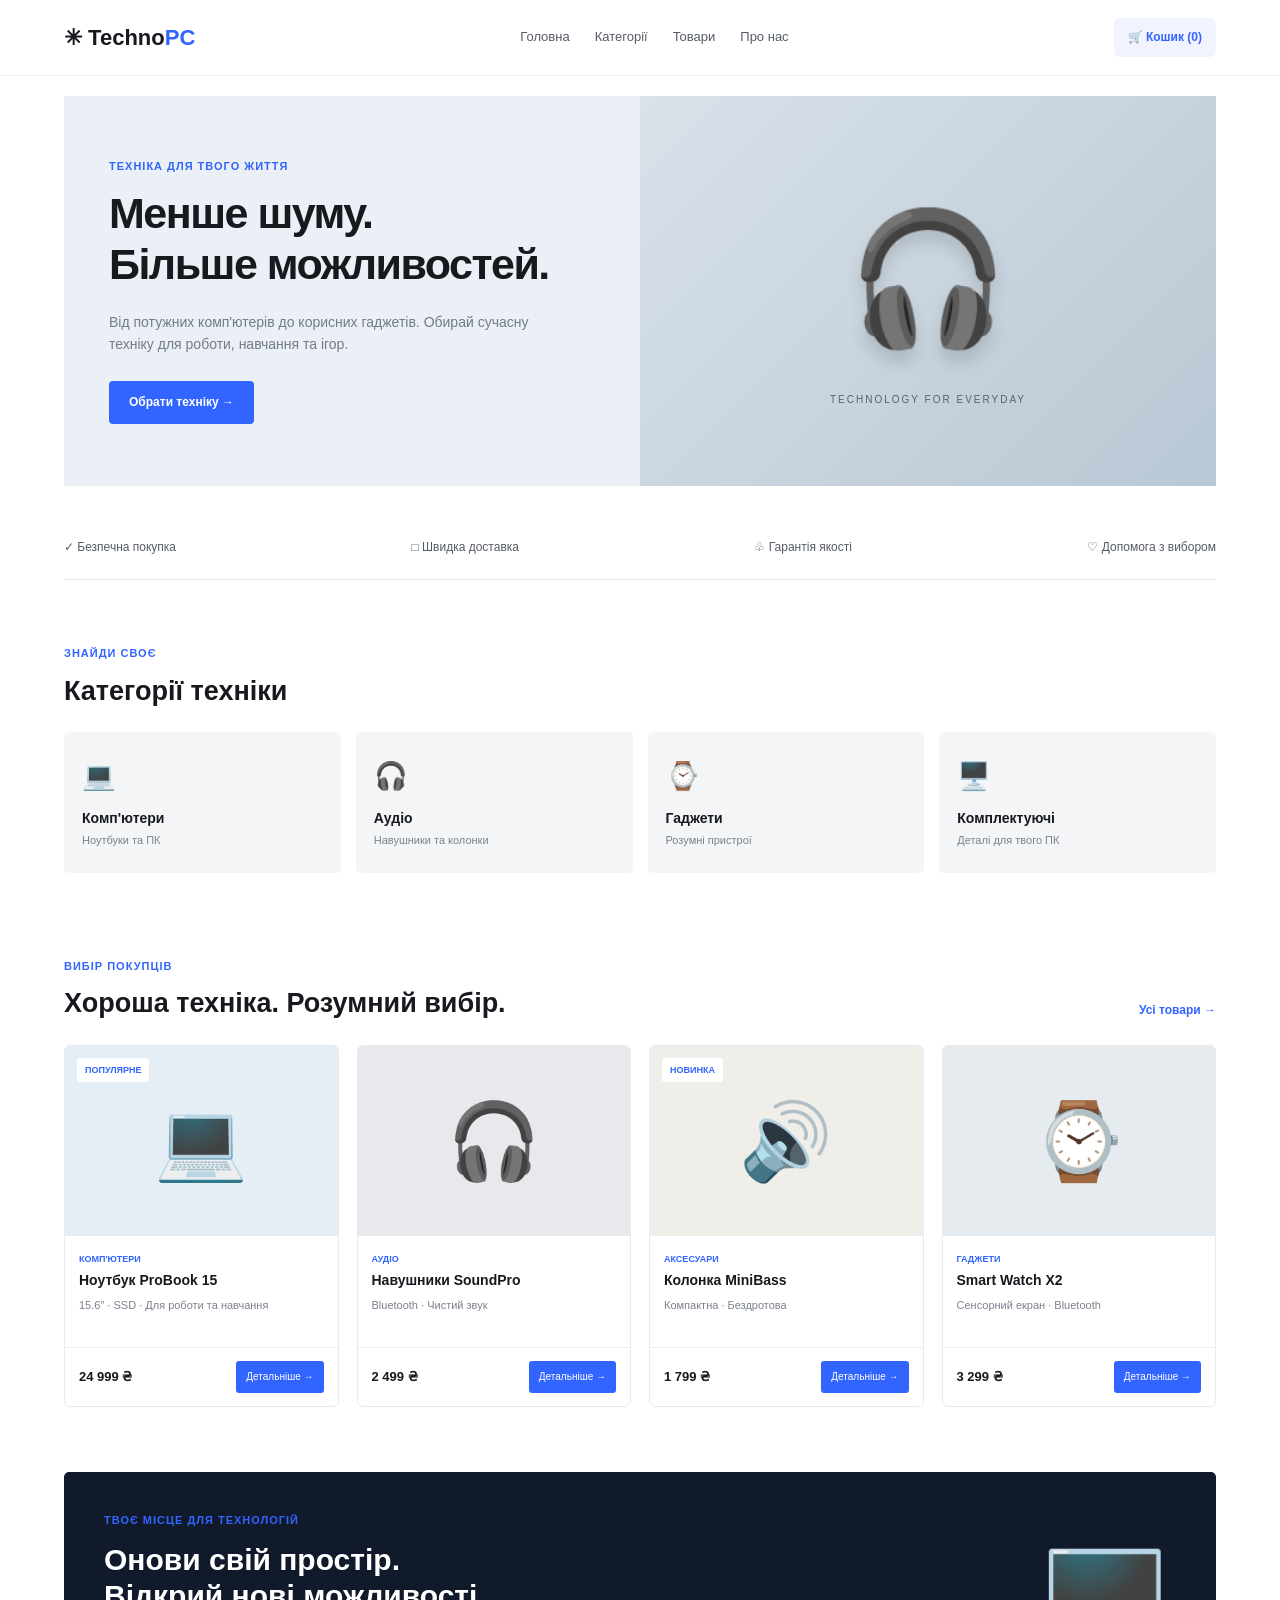
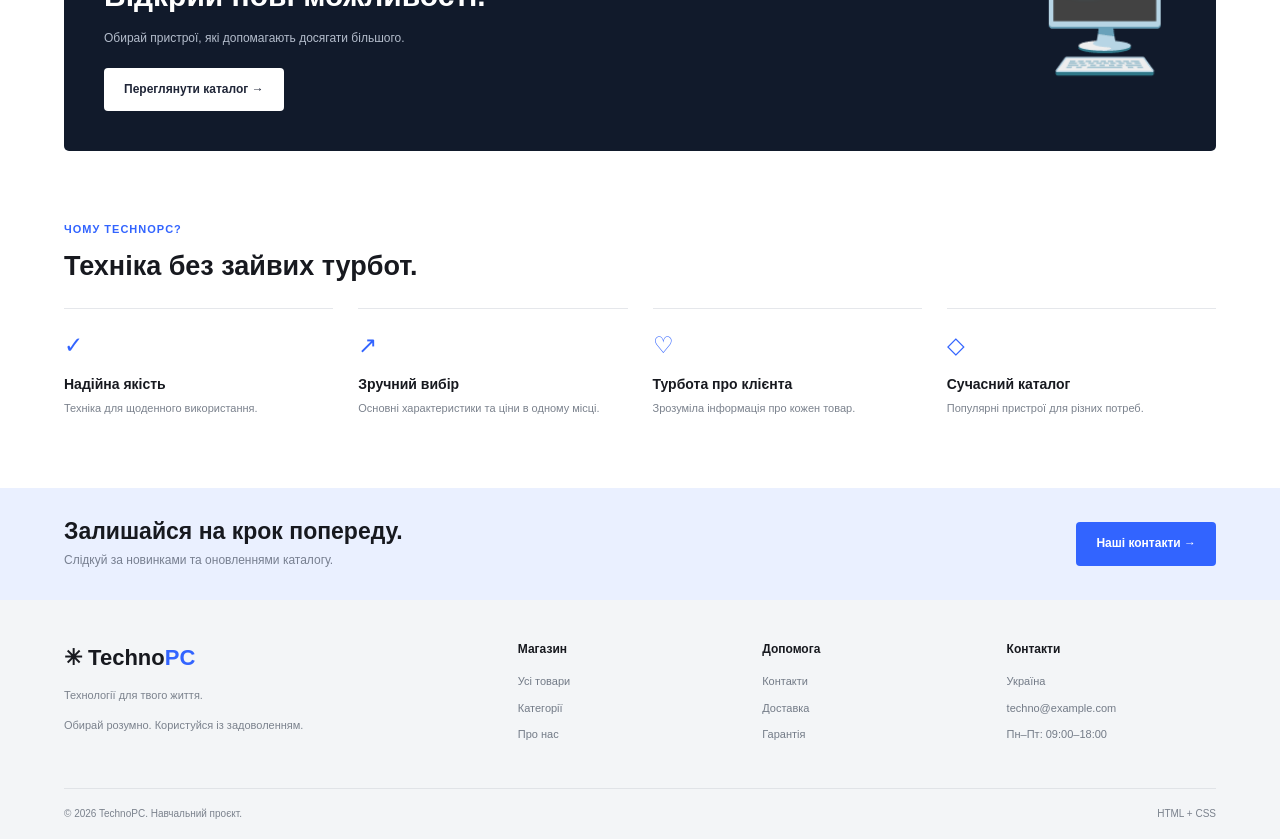
==== index.html @ 3dfc48f4 "add google analytics tag" ====
<!DOCTYPE html>
<html lang="uk">
<head>
    <meta charset="UTF-8">
    <meta name="viewport" content="width=device-width, initial-scale=1.0">
    <title>TechnoPC — Магазин техніки</title>
    <link rel="stylesheet" href="style.css">

    <!-- Google Tag Manager -->
    <script async src="https://www.googletagmanager.com/gtm.js?id=GTM-PHX2DRB3"></script>
    <script>
      window.dataLayer = window.dataLayer || [];
      function gtag(){dataLayer.push(arguments);}
      gtag('js', new Date());
    </script>
    <!-- End Google Tag Manager -->
</head>
<body>

    <header class="header">
        <div class="container navigation">
            <a href="#" class="logo">✳ Techno<span>PC</span></a>

            <nav>
                <a href="#">Головна</a>
                <a href="#categories">Категорії</a>
                <a href="#products">Товари</a>
                <a href="#about">Про нас</a>
            </nav>

            <a href="cart.html" class="cart">
                🛒 Кошик (<span id="cart-count">0</span>)
            </a>
        </div>
    </header>

    <main>

        <section class="hero container">
            <div class="hero-text">
                <p class="small-title">ТЕХНІКА ДЛЯ ТВОГО ЖИТТЯ</p>
                <h1>Менше шуму.<br>Більше можливостей.</h1>
                <p class="description">
                    Від потужних комп'ютерів до корисних гаджетів.
                    Обирай сучасну техніку для роботи, навчання та ігор.
                </p>
                <a href="#products" class="button">Обрати техніку →</a>
            </div>

            <div class="hero-image">
                <div class="headphones">🎧</div>
                <p>TECHNOLOGY FOR EVERYDAY</p>
            </div>
        </section>

        <section class="advantages container">
            <div>✓ Безпечна покупка</div>
            <div>□ Швидка доставка</div>
            <div>♧ Гарантія якості</div>
            <div>♡ Допомога з вибором</div>
        </section>

        <section class="container categories" id="categories">
            <div class="section-heading">
                <div>
                    <p class="small-title">ЗНАЙДИ СВОЄ</p>
                    <h2>Категорії техніки</h2>
                </div>
            </div>

            <div class="category-grid">
                <a href="#products" class="category-card">
                    <span>💻</span>
                    <h3>Комп'ютери</h3>
                    <p>Ноутбуки та ПК</p>
                </a>

                <a href="#products" class="category-card">
                    <span>🎧</span>
                    <h3>Аудіо</h3>
                    <p>Навушники та колонки</p>
                </a>

                <a href="#products" class="category-card">
                    <span>⌚</span>
                    <h3>Гаджети</h3>
                    <p>Розумні пристрої</p>
                </a>

                <a href="#products" class="category-card">
                    <span>🖥️</span>
                    <h3>Комплектуючі</h3>
                    <p>Деталі для твого ПК</p>
                </a>
            </div>
        </section>

        <section class="container products" id="products">
            <div class="section-heading">
                <div>
                    <p class="small-title">ВИБІР ПОКУПЦІВ</p>
                    <h2>Хороша техніка. Розумний вибір.</h2>
                </div>

                <a href="#products" class="all-products">Усі товари →</a>
            </div>

            <div class="product-grid">

                <article class="product-card">
                    <div class="product-image laptop">
                        <span class="label">ПОПУЛЯРНЕ</span>
                        <span class="emoji">💻</span>
                    </div>

                    <p class="product-category">КОМП'ЮТЕРИ</p>
                    <h3>Ноутбук ProBook 15</h3>
                    <p class="product-description">15.6″ · SSD · Для роботи та навчання</p>

                    <div class="product-bottom">
                        <strong>24 999 ₴</strong>
                        <a href="laptop.html" class="buy-button">Детальніше →</a>
                    </div>
                </article>

                <article class="product-card">
                    <div class="product-image audio">
                        <span class="emoji">🎧</span>
                    </div>

                    <p class="product-category">АУДІО</p>
                    <h3>Навушники SoundPro</h3>
                    <p class="product-description">Bluetooth · Чистий звук</p>

                    <div class="product-bottom">
                        <strong>2 499 ₴</strong>
                        <a href="headphones.html" class="buy-button">Детальніше →</a>
                    </div>
                </article>

                <article class="product-card">
                    <div class="product-image speaker">
                        <span class="label">НОВИНКА</span>
                        <span class="emoji">🔊</span>
                    </div>

                    <p class="product-category">АКСЕСУАРИ</p>
                    <h3>Колонка MiniBass</h3>
                    <p class="product-description">Компактна · Бездротова</p>

                    <div class="product-bottom">
                        <strong>1 799 ₴</strong>
                        <a href="speaker.html" class="buy-button">Детальніше →</a>
                    </div>
                </article>

                <article class="product-card">
                    <div class="product-image watch">
                        <span class="emoji">⌚</span>
                    </div>

                    <p class="product-category">ГАДЖЕТИ</p>
                    <h3>Smart Watch X2</h3>
                    <p class="product-description">Сенсорний екран · Bluetooth</p>

                    <div class="product-bottom">
                        <strong>3 299 ₴</strong>
                        <a href="watch.html" class="buy-button">Детальніше →</a>
                    </div>
                </article>

            </div>
        </section>

        <section class="promo container">
            <div>
                <p class="small-title">ТВОЄ МІСЦЕ ДЛЯ ТЕХНОЛОГІЙ</p>
                <h2>Онови свій простір.<br>Відкрий нові можливості.</h2>
                <p>Обирай пристрої, які допомагають досягати більшого.</p>
                <a href="#products" class="button light-button">Переглянути каталог →</a>
            </div>

            <div class="promo-icon">🖥️</div>
        </section>

        <section class="container benefits" id="about">
            <div class="section-heading">
                <div>
                    <p class="small-title">ЧОМУ TECHNOPC?</p>
                    <h2>Техніка без зайвих турбот.</h2>
                </div>
            </div>

            <div class="benefit-grid">
                <div>
                    <span>✓</span>
                    <h3>Надійна якість</h3>
                    <p>Техніка для щоденного використання.</p>
                </div>

                <div>
                    <span>↗</span>
                    <h3>Зручний вибір</h3>
                    <p>Основні характеристики та ціни в одному місці.</p>
                </div>

                <div>
                    <span>♡</span>
                    <h3>Турбота про клієнта</h3>
                    <p>Зрозуміла інформація про кожен товар.</p>
                </div>

                <div>
                    <span>◇</span>
                    <h3>Сучасний каталог</h3>
                    <p>Популярні пристрої для різних потреб.</p>
                </div>
            </div>
        </section>

        <section class="newsletter">
            <div class="container newsletter-inner">
                <div>
                    <h2>Залишайся на крок попереду.</h2>
                    <p>Слідкуй за новинками та оновленнями каталогу.</p>
                </div>

                <a href="#contacts" class="button">Наші контакти →</a>
            </div>
        </section>

    </main>

    <footer class="footer" id="contacts">
        <div class="container footer-grid">

            <div class="footer-brand">
                <a href="#" class="logo">✳ Techno<span>PC</span></a>
                <p>Технології для твого життя.</p>
                <p>Обирай розумно. Користуйся із задоволенням.</p>
            </div>

            <div>
                <h4>Магазин</h4>
                <a href="#products">Усі товари</a>
                <a href="#categories">Категорії</a>
                <a href="#about">Про нас</a>
            </div>

            <div>
                <h4>Допомога</h4>
                <a href="#contacts">Контакти</a>
                <a href="#contacts">Доставка</a>
                <a href="#contacts">Гарантія</a>
            </div>

            <div>
                <h4>Контакти</h4>
                <p>Україна</p>
                <p>techno@example.com</p>
                <p>Пн–Пт: 09:00–18:00</p>
            </div>

        </div>

        <div class="container footer-bottom">
            <p>© 2026 TechnoPC. Навчальний проєкт.</p>
            <p>HTML + CSS</p>
        </div>
    </footer>

    <script src="script.js"></script>
</body>
</html>
---- style.css ----
/* ОСНОВНІ НАЛАШТУВАННЯ */

* {
    box-sizing: border-box;
    margin: 0;
    padding: 0;
}

html {
    scroll-behavior: smooth;
}

body {
    font-family: Arial, sans-serif;
    background-color: #ffffff;
    color: #17191f;
    line-height: 1.6;
}

a {
    color: inherit;
    text-decoration: none;
}

.container {
    width: 90%;
    max-width: 1200px;
    margin: 0 auto;
}

h1, h2, h3 {
    line-height: 1.2;
}

.small-title {
    color: #3264ff;
    font-size: 11px;
    font-weight: bold;
    letter-spacing: 1px;
    margin-bottom: 12px;
}

/* ШАПКА САЙТУ */

.header {
    border-bottom: 1px solid #eeeeef;
    background-color: #ffffff;
}

.navigation {
    min-height: 75px;
    display: flex;
    justify-content: space-between;
    align-items: center;
    gap: 25px;
}

.logo {
    font-size: 22px;
    font-weight: bold;
    white-space: nowrap;
}

.logo span {
    color: #3264ff;
}

nav {
    display: flex;
    gap: 25px;
}

nav a {
    color: #555b66;
    font-size: 13px;
}

nav a:hover {
    color: #3264ff;
}

.cart {
    background-color: #f1f4ff;
    color: #3264ff;
    padding: 10px 14px;
    border-radius: 6px;
    font-size: 12px;
    font-weight: bold;
}

/* ГОЛОВНИЙ БАНЕР */

.hero {
    min-height: 390px;
    display: grid;
    grid-template-columns: 1fr 1fr;
    background-color: #eaf0f5;
    margin-top: 20px;
    margin-bottom: 30px;
}

.hero-text {
    padding: 55px 45px;
    align-self: center;
}

.hero h1 {
    font-size: 43px;
    letter-spacing: -1.5px;
    margin-bottom: 20px;
}

.description {
    max-width: 430px;
    color: #737b87;
    font-size: 14px;
    margin-bottom: 25px;
}

.button {
    display: inline-block;
    padding: 12px 20px;
    background-color: #3264ff;
    color: #ffffff;
    border-radius: 4px;
    font-size: 12px;
    font-weight: bold;
}

.button:hover {
    background-color: #1749e8;
}

.hero-image {
    background: linear-gradient(135deg, #d9e1e9, #b8c8d4);
    display: flex;
    flex-direction: column;
    align-items: center;
    justify-content: center;
    min-height: 300px;
    overflow: hidden;
}

.headphones {
    font-size: 130px;
    filter: drop-shadow(0 12px 8px #00000020);
}

.hero-image p {
    color: #536271;
    font-size: 10px;
    letter-spacing: 2px;
    margin-top: 10px;
}

/* ПЕРЕВАГИ ПІД БАНЕРОМ */

.advantages {
    display: flex;
    justify-content: space-between;
    gap: 20px;
    padding: 22px 0;
    border-bottom: 1px solid #e8e9ec;
    color: #555b66;
    font-size: 12px;
}

/* ЗАГОЛОВКИ СЕКЦІЙ */

.categories,
.products,
.benefits {
    padding-top: 65px;
    padding-bottom: 20px;
}

.section-heading {
    display: flex;
    justify-content: space-between;
    align-items: end;
    margin-bottom: 25px;
    gap: 20px;
}

.section-heading h2 {
    font-size: 27px;
}

/* КАТЕГОРІЇ */

.category-grid {
    display: grid;
    grid-template-columns: repeat(4, 1fr);
    gap: 15px;
}

.category-card {
    padding: 23px 18px;
    background-color: #f3f5f7;
    border-radius: 5px;
    transition: background-color 0.2s;
}

.category-card:hover {
    background-color: #e9eeff;
}

.category-card span {
    font-size: 27px;
}

.category-card h3 {
    font-size: 14px;
    margin-top: 12px;
    margin-bottom: 5px;
}

.category-card p {
    color: #7b828d;
    font-size: 11px;
}

/* КАРТКИ ТОВАРІВ */

.products {
    padding-top: 65px;
    padding-bottom: 65px;
}

.all-products {
    color: #3264ff;
    font-size: 12px;
    font-weight: bold;
    white-space: nowrap;
}

.product-grid {
    display: grid;
    grid-template-columns: repeat(4, 1fr);
    gap: 18px;
}

.product-card {
    border: 1px solid #e9eaed;
    border-radius: 6px;
    overflow: hidden;
    transition: transform 0.2s, box-shadow 0.2s;
}

.product-card:hover {
    transform: translateY(-4px);
    box-shadow: 0 8px 25px #0000000c;
}

.product-image {
    height: 190px;
    display: flex;
    justify-content: center;
    align-items: center;
    position: relative;
}

.laptop {
    background-color: #e5edf5;
}

.audio {
    background-color: #e7e9ed;
}

.speaker {
    background-color: #efeee9;
}

.watch {
    background-color: #e5ebef;
}

.emoji {
    font-size: 75px;
}

.label {
    position: absolute;
    top: 12px;
    left: 12px;
    padding: 5px 8px;
    background-color: #ffffff;
    color: #3264ff;
    font-size: 9px;
    font-weight: bold;
    border-radius: 3px;
}

.product-category {
    margin: 16px 14px 6px;
    color: #3264ff;
    font-size: 9px;
    font-weight: bold;
}

.product-card h3 {
    margin: 0 14px 8px;
    font-size: 14px;
}

.product-description {
    min-height: 35px;
    margin: 0 14px 15px;
    color: #7b828d;
    font-size: 11px;
}

.product-bottom {
    display: flex;
    justify-content: space-between;
    align-items: center;
    gap: 8px;
    padding: 13px 14px;
    border-top: 1px solid #eeeeef;
}

.product-bottom strong {
    font-size: 13px;
}

.buy-button {
    background-color: #3264ff;
    color: white;
    padding: 8px 10px;
    border-radius: 3px;
    font-size: 10px;
    white-space: nowrap;
}

.buy-button:hover {
    background-color: #1749e8;
}

/* РЕКЛАМНИЙ БЛОК */

.promo {
    min-height: 270px;
    padding: 40px;
    display: flex;
    justify-content: space-between;
    align-items: center;
    gap: 25px;
    background-color: #111a2b;
    color: #ffffff;
    border-radius: 5px;
}

.promo h2 {
    font-size: 30px;
    margin-bottom: 15px;
}

.promo p:not(.small-title) {
    color: #b4bdcc;
    font-size: 12px;
    margin-bottom: 20px;
}

.promo-icon {
    font-size: 115px;
}

.light-button {
    background-color: #ffffff;
    color: #202638;
}

.light-button:hover {
    background-color: #e8edff;
}

/* ПЕРЕВАГИ МАГАЗИНУ */

.benefits {
    padding-top: 70px;
    padding-bottom: 70px;
}

.benefit-grid {
    display: grid;
    grid-template-columns: repeat(4, 1fr);
    gap: 25px;
}

.benefit-grid div {
    border-top: 1px solid #e5e7eb;
    padding-top: 18px;
}

.benefit-grid span {
    color: #3264ff;
    font-size: 23px;
}

.benefit-grid h3 {
    font-size: 14px;
    margin: 12px 0 8px;
}

.benefit-grid p {
    color: #7b828d;
    font-size: 11px;
}

/* НИЖНІЙ ІНФОРМАЦІЙНИЙ БЛОК */

.newsletter {
    background-color: #eaf0ff;
    padding: 30px 0;
}

.newsletter-inner {
    display: flex;
    justify-content: space-between;
    align-items: center;
    gap: 20px;
}

.newsletter h2 {
    font-size: 23px;
    margin-bottom: 5px;
}

.newsletter p {
    color: #777f90;
    font-size: 12px;
}

/* ПІДВАЛ */

.footer {
    background-color: #f3f5f7;
    padding-top: 40px;
}

.footer-grid {
    display: grid;
    grid-template-columns: 2fr 1fr 1fr 1fr;
    gap: 35px;
    padding-bottom: 35px;
}

.footer-brand p {
    color: #7b828d;
    font-size: 11px;
    margin-top: 12px;
}

.footer-grid h4 {
    font-size: 12px;
    margin-bottom: 14px;
}

.footer-grid > div:not(:first-child) a,
.footer-grid > div:not(:first-child) p {
    display: block;
    color: #737b87;
    font-size: 11px;
    margin-bottom: 9px;
}

.footer-grid a:hover {
    color: #3264ff;
}

.footer-bottom {
    border-top: 1px solid #e0e3e7;
    display: flex;
    justify-content: space-between;
    padding-top: 17px;
    padding-bottom: 17px;
    color: #7b828d;
    font-size: 10px;
}

/* АДАПТАЦІЯ ДЛЯ ПЛАНШЕТІВ */

@media (max-width: 900px) {
    .navigation {
        flex-wrap: wrap;
        padding: 15px 0;
    }

    nav {
        gap: 15px;
    }

    .hero h1 {
        font-size: 34px;
    }

    .hero-text {
        padding: 35px 25px;
    }

    .category-grid,
    .product-grid {
        grid-template-columns: repeat(2, 1fr);
    }

    .benefit-grid {
        grid-template-columns: repeat(2, 1fr);
    }
}

/* АДАПТАЦІЯ ДЛЯ ТЕЛЕФОНІВ */

@media (max-width: 600px) {
    .container {
        width: 92%;
    }

    .navigation {
        justify-content: space-between;
    }

    nav {
        width: 100%;
        justify-content: space-between;
        order: 3;
        gap: 8px;
    }

    nav a {
        font-size: 11px;
    }

    .cart {
        font-size: 10px;
        padding: 8px;
    }

    .hero {
        grid-template-columns: 1fr;
    }

    .hero-text {
        padding: 35px 22px;
    }

    .hero h1 {
        font-size: 35px;
    }

    .hero-image {
        min-height: 220px;
    }

    .headphones {
        font-size: 95px;
    }

    .advantages {
        display: grid;
        grid-template-columns: 1fr 1fr;
        font-size: 10px;
        gap: 15px;
    }

    .categories,
    .products {
        padding-top: 45px;
        padding-bottom: 30px;
    }

    .section-heading {
        align-items: flex-start;
        flex-direction: column;
    }

    .section-heading h2 {
        font-size: 24px;
    }

    .category-grid {
        gap: 10px;
    }

    .category-card {
        padding: 15px 12px;
    }

    .product-grid {
        gap: 10px;
    }

    .product-image {
        height: 135px;
    }

    .emoji {
        font-size: 55px;
    }

    .product-card h3 {
        font-size: 12px;
    }

    .product-description {
        font-size: 10px;
    }

    .product-bottom {
        align-items: flex-start;
        flex-direction: column;
    }

    .promo {
        padding: 25px 20px;
    }

    .promo h2 {
        font-size: 24px;
    }

    .promo-icon {
        display: none;
    }

    .benefit-grid {
        grid-template-columns: 1fr 1fr;
        gap: 20px;
    }

    .newsletter-inner {
        align-items: flex-start;
        flex-direction: column;
    }

    .newsletter h2 {
        font-size: 21px;
    }

    .footer-grid {
        grid-template-columns: 1fr 1fr;
        gap: 25px;
    }

    .footer-brand {
        grid-column: 1 / -1;
    }

    .footer-bottom {
        gap: 10px;
        flex-wrap: wrap;
    }
}

/* СТОРІНКА ТОВАРУ */

.product-page {
    padding: 30px 0 70px;
    background: #ffffff;
}

.breadcrumbs {
    display: flex;
    gap: 10px;
    flex-wrap: wrap;
    margin-bottom: 30px;
    color: #858b96;
    font-size: 12px;
}

.breadcrumbs a:hover,
.back-link:hover {
    color: #3264ff;
}

.detail-layout {
    display: grid;
    grid-template-columns: 1fr 1fr;
    gap: 45px;
    align-items: center;
}

/* ЗОБРАЖЕННЯ ВІДЕОКАРТИ */

.detail-visual {
    min-height: 400px;
    position: relative;
    display: flex;
    justify-content: center;
    align-items: center;
    overflow: hidden;
    border-radius: 8px;
    background: linear-gradient(135deg, #eaf0f5, #dce5ee);
}

.detail-visual .product-label {
    top: 18px;
    left: 18px;
}

.gpu-illustration {
    width: 75%;
    height: 110px;
    position: relative;
    border: 2px solid #515a70;
    border-radius: 12px;
    background: linear-gradient(145deg, #30394d, #151a27);
    box-shadow: 0 20px 35px #17203335;
    transform: rotate(-7deg);
}

.large-gpu {
    z-index: 1;
}

.gpu-fan {
    position: absolute;
    top: 17px;
    left: 15%;
    width: 70px;
    height: 70px;
    border: 5px solid #737e96;
    border-radius: 50%;
    background: repeating-conic-gradient(
        #252d40 0deg 25deg,
        #66718a 26deg 35deg
    );
    box-shadow: inset 0 0 0 8px #1b2030;
}

.gpu-fan::after {
    content: "";
    position: absolute;
    inset: 23px;
    border-radius: 50%;
    background: #3264ff;
    box-shadow: 0 0 12px #3264ff;
}

.gpu-fan.second {
    left: auto;
    right: 15%;
}

.gpu-brand {
    position: absolute;
    right: 10px;
    bottom: 6px;
    color: #a9baff;
    font-size: 10px;
    font-weight: bold;
    letter-spacing: 2px;
}

.visual-caption {
    position: absolute;
    bottom: 18px;
    left: 20px;
    right: 20px;
    display: flex;
    justify-content: space-between;
    color: #737b87;
    font-size: 10px;
}

/* ІНФОРМАЦІЯ ПРО ТОВАР */

.detail-info .product-category {
    margin: 0 0 12px;
    color: #3264ff;
    font-size: 11px;
    font-weight: bold;
    letter-spacing: 1px;
}

.detail-info h1 {
    margin-bottom: 18px;
    font-size: 43px;
    line-height: 1.15;
    letter-spacing: -1px;
}

.detail-info h1 span {
    color: #3264ff;
}

.rating {
    display: flex;
    align-items: center;
    flex-wrap: wrap;
    gap: 10px;
    margin-bottom: 20px;
}

.rating > span:first-child {
    color: #f4b942;
    letter-spacing: 2px;
}

.rating-text {
    color: #858b96;
    font-size: 12px;
}

.detail-description {
    color: #68717e;
    font-size: 14px;
    line-height: 1.9;
}

/* ЦІНА ТА НАЯВНІСТЬ */

.price-panel {
    display: flex;
    justify-content: space-between;
    align-items: center;
    flex-wrap: wrap;
    gap: 15px;
    margin: 25px 0;
    padding: 20px 0;
    border-top: 1px solid #e8eaee;
    border-bottom: 1px solid #e8eaee;
}

.price-panel > div {
    display: flex;
    flex-direction: column;
}

.price-label {
    color: #858b96;
    font-size: 12px;
}

.detail-price {
    color: #17191f;
    font-size: 30px;
}

.availability {
    color: #17875b;
    font-size: 12px;
}

.availability i {
    display: inline-block;
    width: 7px;
    height: 7px;
    margin-right: 5px;
    border-radius: 50%;
    background: #20b879;
}

.button-primary {
    background: #3264ff;
    color: #ffffff;
}

.order-button {
    width: 100%;
    text-align: center;
    padding: 15px;
}

.order-button:hover {
    background: #1749e8;
}

.note {
    margin: 12px 0 20px;
    color: #858b96;
    font-size: 11px;
}

/* ПЕРЕВАГИ ТОВАРУ */

.detail-perks {
    display: grid;
    grid-template-columns: 1fr 1fr;
    gap: 12px;
}

.detail-perks > div {
    display: flex;
    align-items: center;
    gap: 12px;
    padding: 15px;
    border: 1px solid #e8eaee;
    border-radius: 6px;
    background: #f8f9fb;
}

.detail-perks > div > span {
    color: #3264ff;
    font-size: 23px;
}

.detail-perks p {
    color: #858b96;
    font-size: 11px;
}

.detail-perks b {
    color: #17191f;
    font-size: 12px;
}

/* ТАБЛИЦЯ ХАРАКТЕРИСТИК */

.spec-section {
    padding-top: 75px;
}

.spec-section .section-heading {
    margin-bottom: 25px;
}

.spec-section h2 {
    font-size: 28px;
}

.spec-section h2 span {
    color: #3264ff;
}

.spec-table {
    overflow: hidden;
    border: 1px solid #e8eaee;
    border-radius: 6px;
}

.spec-table div {
    display: flex;
    justify-content: space-between;
    gap: 20px;
    padding: 16px 20px;
    border-bottom: 1px solid #e8eaee;
    font-size: 13px;
}

.spec-table div:last-child {
    border-bottom: none;
}

.spec-table div:nth-child(odd) {
    background: #f7f8fa;
}

.spec-table span {
    color: #737b87;
}

.spec-table strong {
    text-align: right;
    font-weight: 600;
}

.back-link {
    display: inline-block;
    margin-top: 25px;
    color: #3264ff;
    font-size: 13px;
    font-weight: bold;
}

/* ПІДВАЛ */

.site-footer {
    padding: 25px 0;
    background: #f3f5f7;
    border-top: 1px solid #e8eaee;
}

.footer-inner {
    display: flex;
    justify-content: space-between;
    align-items: center;
    flex-wrap: wrap;
    gap: 15px;
}

.footer-inner p {
    margin: 0;
    color: #737b87;
    font-size: 11px;
}

/* АДАПТАЦІЯ ДЛЯ ПЛАНШЕТІВ І ТЕЛЕФОНІВ */

@media (max-width: 800px) {
    .detail-layout {
        grid-template-columns: 1fr;
        gap: 30px;
    }

    .detail-visual {
        min-height: 330px;
    }

    .detail-info h1 {
        font-size: 38px;
    }
}

@media (max-width: 500px) {
    .detail-visual {
        min-height: 260px;
    }

    .gpu-illustration {
        transform: rotate(-7deg) scale(0.85);
    }

    .gpu-fan {
        transform: scale(0.8);
    }

    .detail-info h1 {
        font-size: 33px;
    }

    .detail-perks {
        grid-template-columns: 1fr;
    }

    .spec-table div {
        padding: 13px 10px;
        font-size: 11px;
    }

    .price-panel {
        align-items: flex-start;
        flex-direction: column;
    }

    .footer-inner {
        flex-direction: column;
        align-items: flex-start;
    }
}


/* ===== Характеристики товаров ===== */

.product-specs {
    margin-top: 32px;
    padding: 24px;
    background: #ffffff;
    border: 1px solid #e7eaf0;
    border-radius: 18px;
    box-shadow: 0 8px 28px rgba(20, 30, 55, 0.06);
}

.product-specs h2 {
    margin: 0 0 8px;
    color: #172033;
    font-size: 24px;
}

.product-specs .specs-subtitle {
    margin: 0 0 22px;
    color: #7b8495;
    font-size: 14px;
}

.specs-grid {
    display: grid;
    grid-template-columns: repeat(2, minmax(0, 1fr));
    gap: 12px;
}

.spec-item {
    display: flex;
    align-items: center;
    gap: 12px;
    padding: 15px;
    background: #f7f8fc;
    border: 1px solid #edf0f6;
    border-radius: 12px;
    transition: transform 0.2s, border-color 0.2s;
}

.spec-item:hover {
    transform: translateY(-2px);
    border-color: #aab8ff;
}

.spec-icon {
    display: flex;
    align-items: center;
    justify-content: center;
    flex-shrink: 0;
    width: 42px;
    height: 42px;
    background: #e9edff;
    border-radius: 12px;
    font-size: 21px;
}

.spec-label {
    display: block;
    margin-bottom: 5px;
    color: #7b8495;
    font-size: 12px;
}

.spec-value {
    display: block;
    color: #202940;
    font-size: 14px;
    font-weight: 700;
    overflow-wrap: anywhere;
}

@media (max-width: 600px) {
    .product-specs {
        padding: 17px;
    }

    .specs-grid {
        grid-template-columns: 1fr;
    }

    .product-specs h2 {
        font-size: 21px;
    }
}
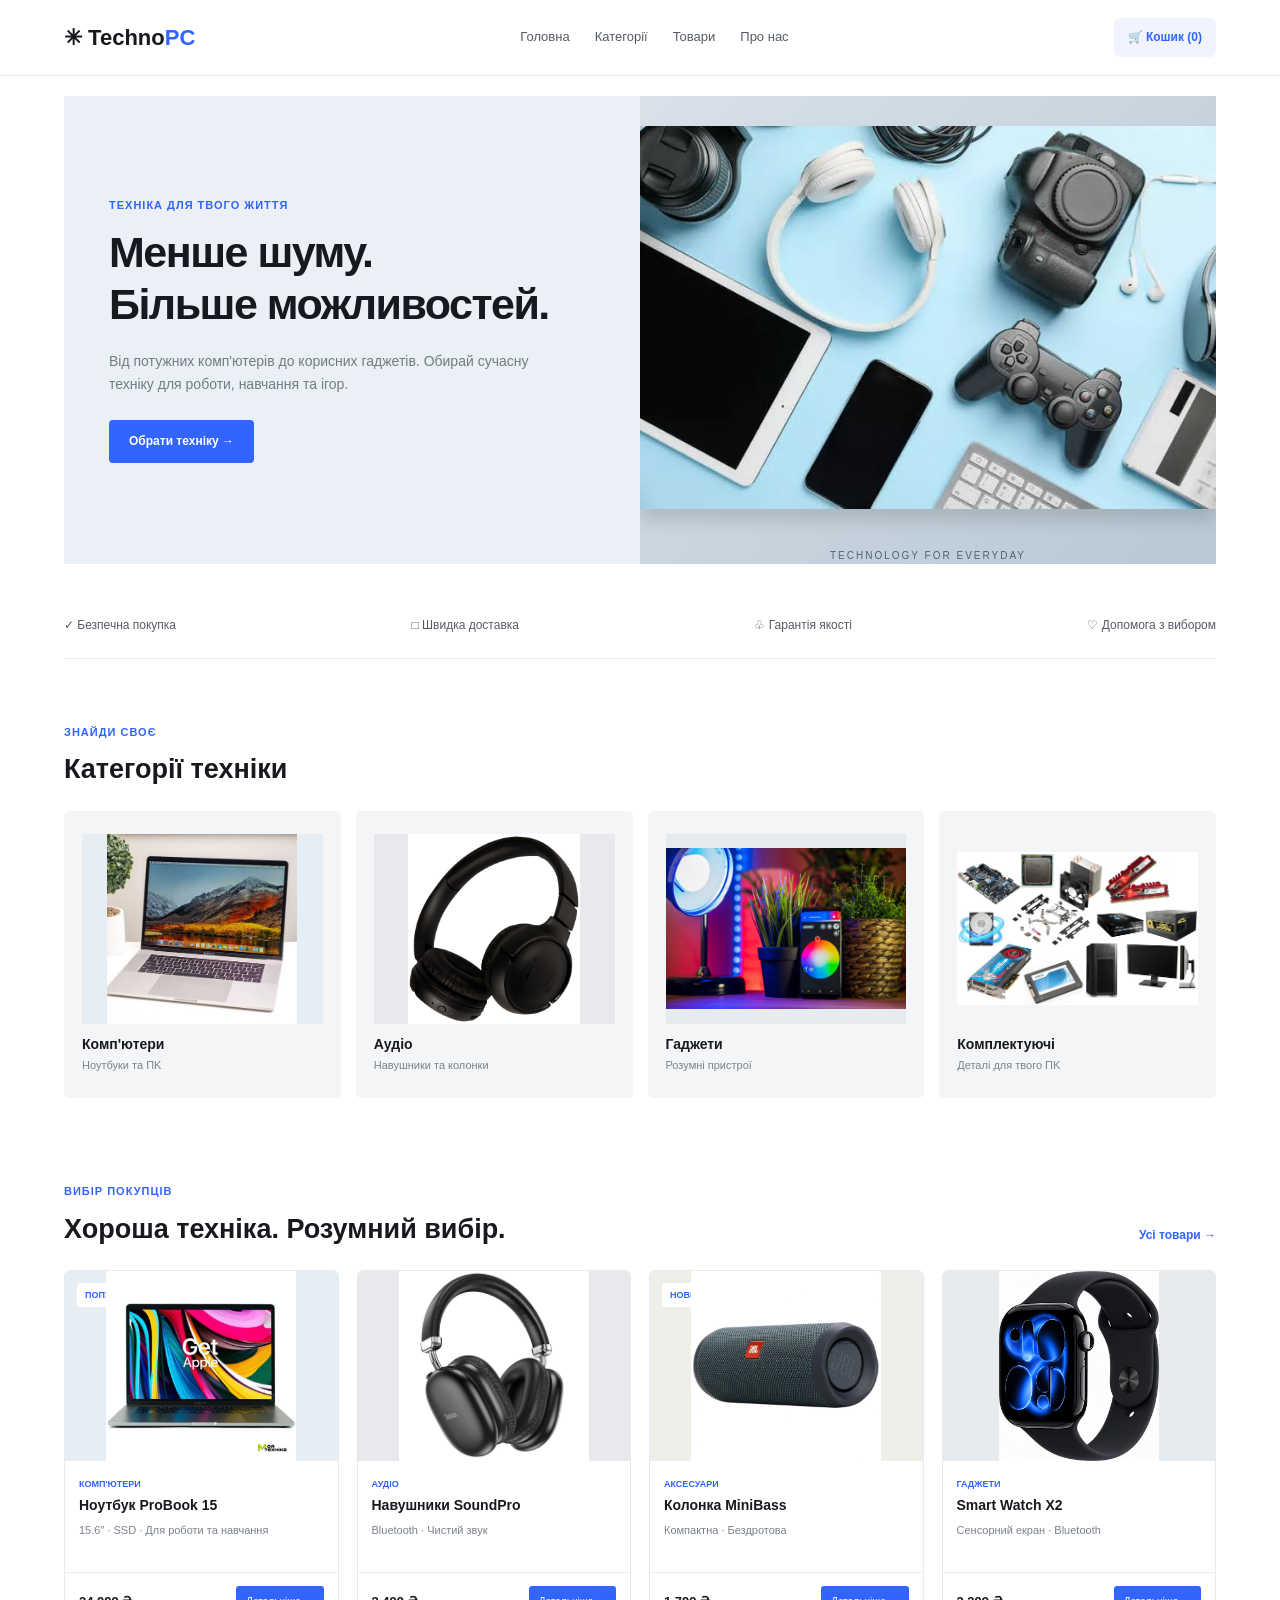
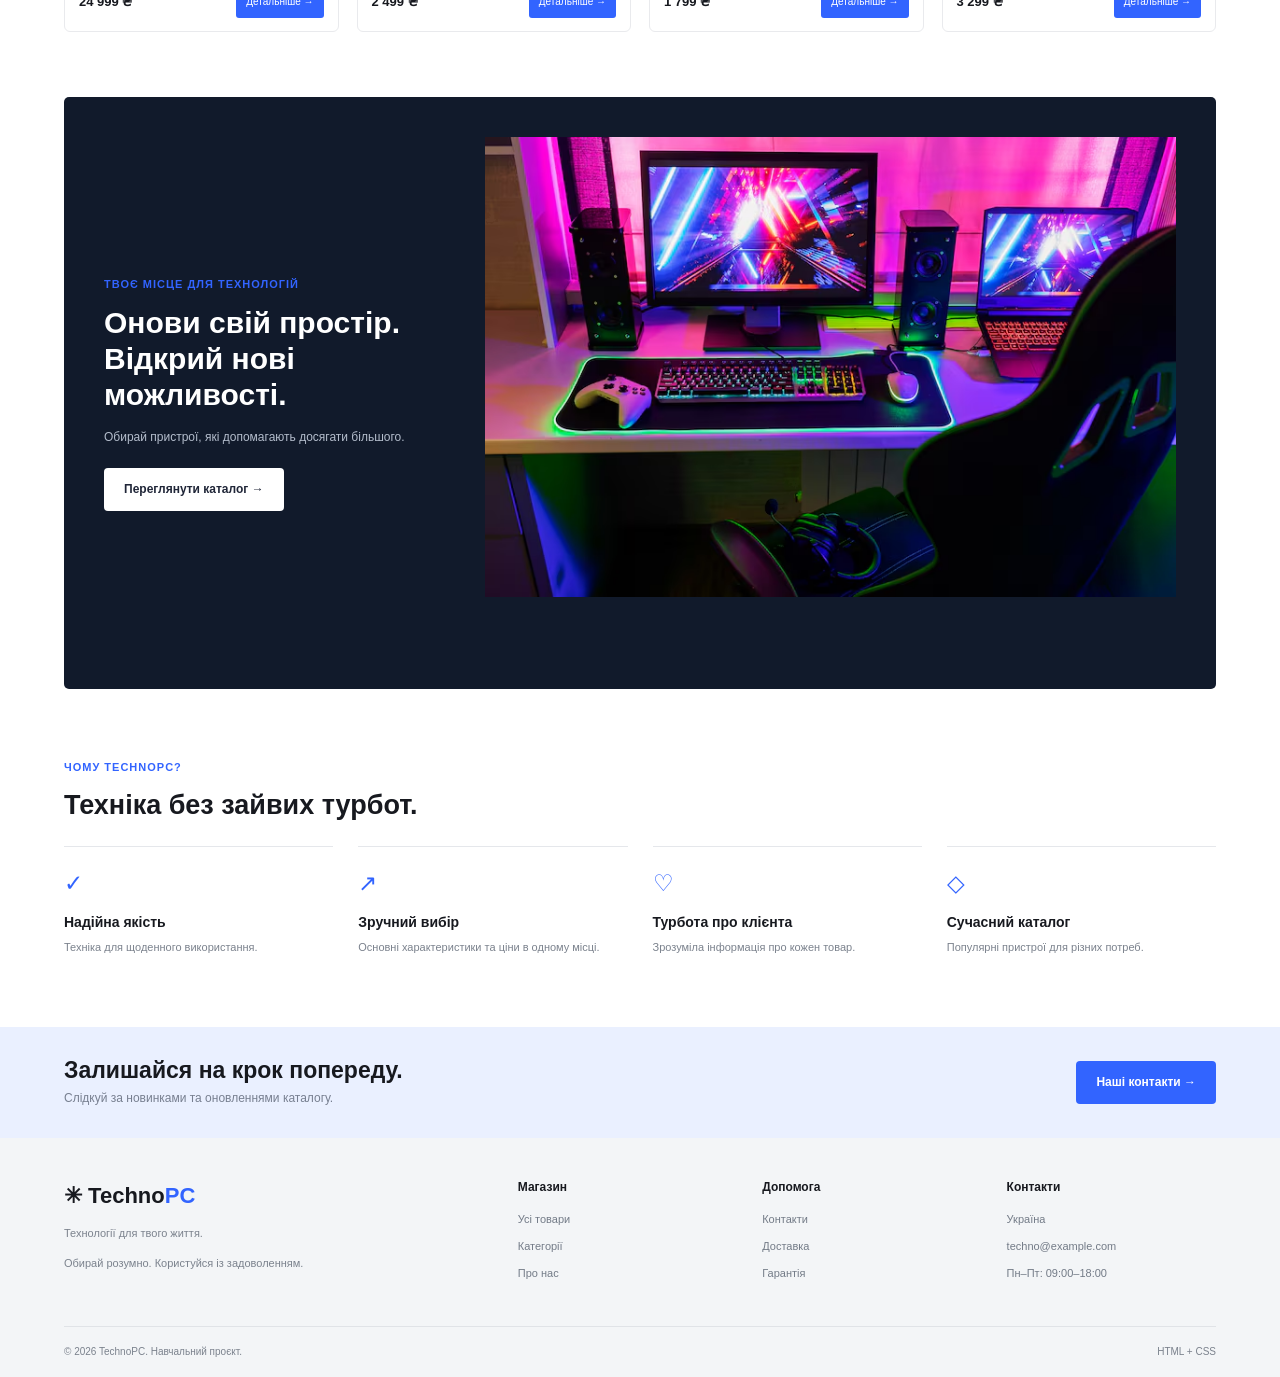
==== commit 0b8c13c8: "changed" ====
--- a/index.html
+++ b/index.html
@@ -7,17 +7,14 @@
     <title>TechnoPC — Магазин техніки</title>
     <link rel="stylesheet" href="style.css">
 
-    <!-- Google Tag Manager -->
-    <script async src="https://www.googletagmanager.com/gtm.js?id=GTM-PHX2DRB3"></script>
+    <script async src="https://www.googletagmanager.com/gtm.js?id=G-ZV0MK69DXJ"></script>
     <script>
-      window.dataLayer = window.dataLayer || [];
-      function gtag(){dataLayer.push(arguments);}
-      gtag('js', new Date());
+  window.dataLayer = window.dataLayer || [];
+  function gtag(){dataLayer.push(arguments);}
+  gtag('js', new Date());
     </script>
-    <!-- End Google Tag Manager -->
 </head>
 <body>
-
     <header class="header">
         <div class="container navigation">
             <a href="#" class="logo">✳ Techno<span>PC</span></a>
@@ -49,9 +46,13 @@
             </div>
 
             <div class="hero-image">
-                <div class="headphones">🎧</div>
-                <p>TECHNOLOGY FOR EVERYDAY</p>
-            </div>
+    <div class="headphones">
+        <img src="images (8).jfif"
+             alt="Навушники SoundPro"
+             style="width: 100%; height: 100%; object-fit: contain;">
+    </div>
+    <p>TECHNOLOGY FOR EVERYDAY</p>
+</div>
         </section>
 
         <section class="advantages container">
@@ -71,27 +72,43 @@
 
             <div class="category-grid">
                 <a href="#products" class="category-card">
-                    <span>💻</span>
+                    <div class="product-image laptop">
+        <img src="images (7).jfif"
+         alt="Ноутбук ProBook 15"
+         style="width:100%; height:100%; object-fit:contain;">
+</div>
                     <h3>Комп'ютери</h3>
-                    <p>Ноутбуки та ПК</p>
+                    <p>Ноутбуки та ПK</p>
                 </a>
 
                 <a href="#products" class="category-card">
-                    <span>🎧</span>
+                    <div class="product-image audio">
+    <img src="img_2742.jpg"
+         alt="Навушники SoundPro"
+         style="width:100%; height:100%; object-fit:contain;">
+</div>
                     <h3>Аудіо</h3>
                     <p>Навушники та колонки</p>
                 </a>
 
                 <a href="#products" class="category-card">
-                    <span>⌚</span>
+                    <div class="product-image watch">
+        <img src="prev-top-smart-pristroiv_1.jpg"
+         alt="Smart Watch X2"
+         style="width:100%; height:100%; object-fit:contain;">
+</div>
                     <h3>Гаджети</h3>
                     <p>Розумні пристрої</p>
                 </a>
 
                 <a href="#products" class="category-card">
-                    <span>🖥️</span>
+                    <div class="product-image components">
+            <img src="Komplektuyushchie-dlya-PK.jpg"
+            alt="Комплектуючі"
+            style="width:100%; height:100%; object-fit:contain;">
+</div>
                     <h3>Комплектуючі</h3>
-                    <p>Деталі для твого ПК</p>
+                    <p>Деталі для твого ПK</p>
                 </a>
             </div>
         </section>
@@ -111,7 +128,11 @@
                 <article class="product-card">
                     <div class="product-image laptop">
                         <span class="label">ПОПУЛЯРНЕ</span>
-                        <span class="emoji">💻</span>
+                        <div class="product-image laptop">
+                <img src="461d7a5cf4084313a74f0fc20555a059.jpg"
+                alt="Ноутбук ProBook 15"
+                style="width: 100%; height: 100%; object-fit: contain;">
+</div>
                     </div>
 
                     <p class="product-category">КОМП'ЮТЕРИ</p>
@@ -126,7 +147,11 @@
 
                 <article class="product-card">
                     <div class="product-image audio">
-                        <span class="emoji">🎧</span>
+                        <div class="product-image laptop">
+    <img src="besprovodnye-naushniki-hoco-w35-1.webp"
+         alt="Навушники SoundPro"
+         style="width: 100%; height: 100%; object-fit: contain;">
+</div>
                     </div>
 
                     <p class="product-category">АУДІО</p>
@@ -142,7 +167,11 @@
                 <article class="product-card">
                     <div class="product-image speaker">
                         <span class="label">НОВИНКА</span>
-                        <span class="emoji">🔊</span>
+                        <div class="product-image laptop">
+        <img src="slider0TBh39-desktop.webp"
+         alt="Ноутбук ProBook 15"
+         style="width: 100%; height: 100%; object-fit: contain;">
+</div>
                     </div>
 
                     <p class="product-category">АКСЕСУАРИ</p>
@@ -157,7 +186,11 @@
 
                 <article class="product-card">
                     <div class="product-image watch">
-                        <span class="emoji">⌚</span>
+                        <div class="product-image laptop">
+        <img src="666513948.jpg"
+         alt="Ноутбук ProBook 15"
+         style="width: 100%; height: 100%; object-fit: contain;">
+</div>
                     </div>
 
                     <p class="product-category">ГАДЖЕТИ</p>
@@ -181,7 +214,11 @@
                 <a href="#products" class="button light-button">Переглянути каталог →</a>
             </div>
 
-            <div class="promo-icon">🖥️</div>
+            <div class="promo-icon">
+    <img src="high-angle-gaming-setup-with-computer_23-2149829138.avif"
+         alt="Комп'ютерна техніка"
+         style="width: 100%; height: 100%; object-fit: contain;">
+</div>
         </section>
 
         <section class="container benefits" id="about">
@@ -272,4 +309,4 @@
 
     <script src="script.js"></script>
 </body>
-</html>
+</html>
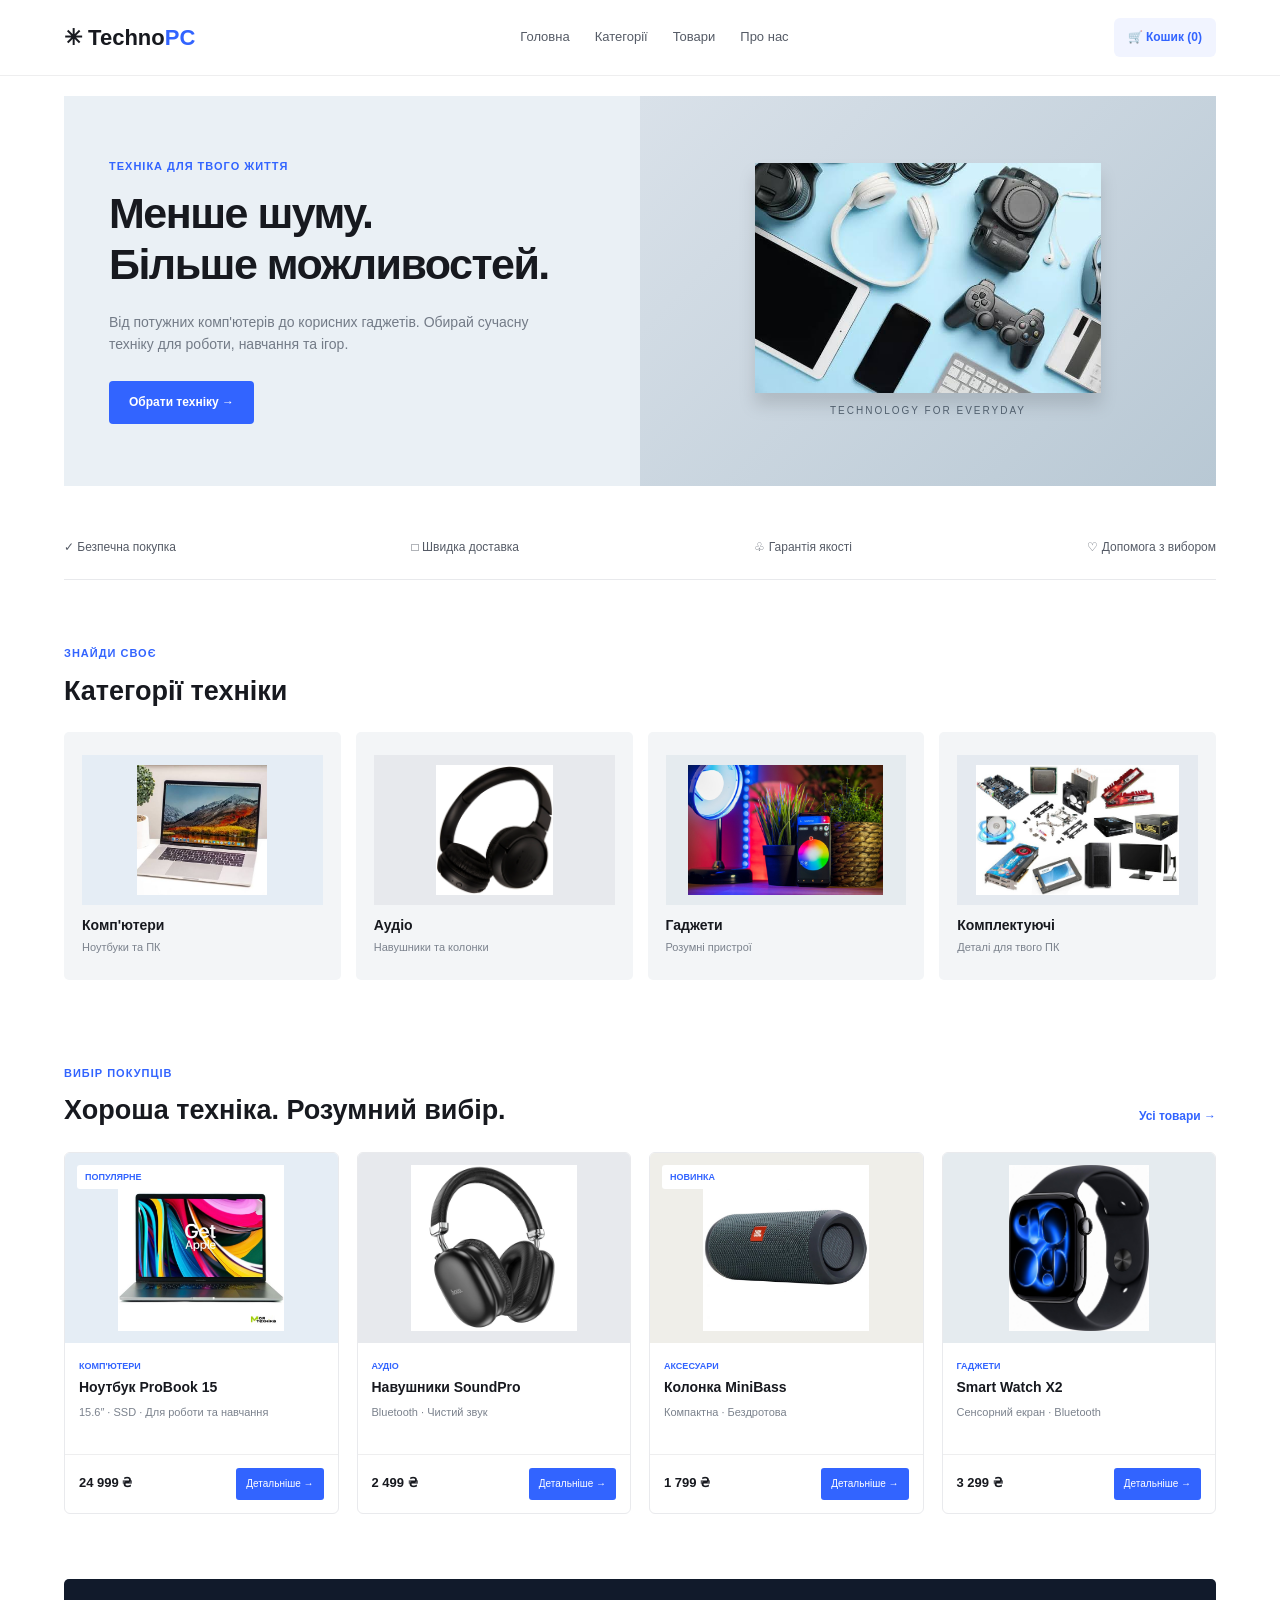
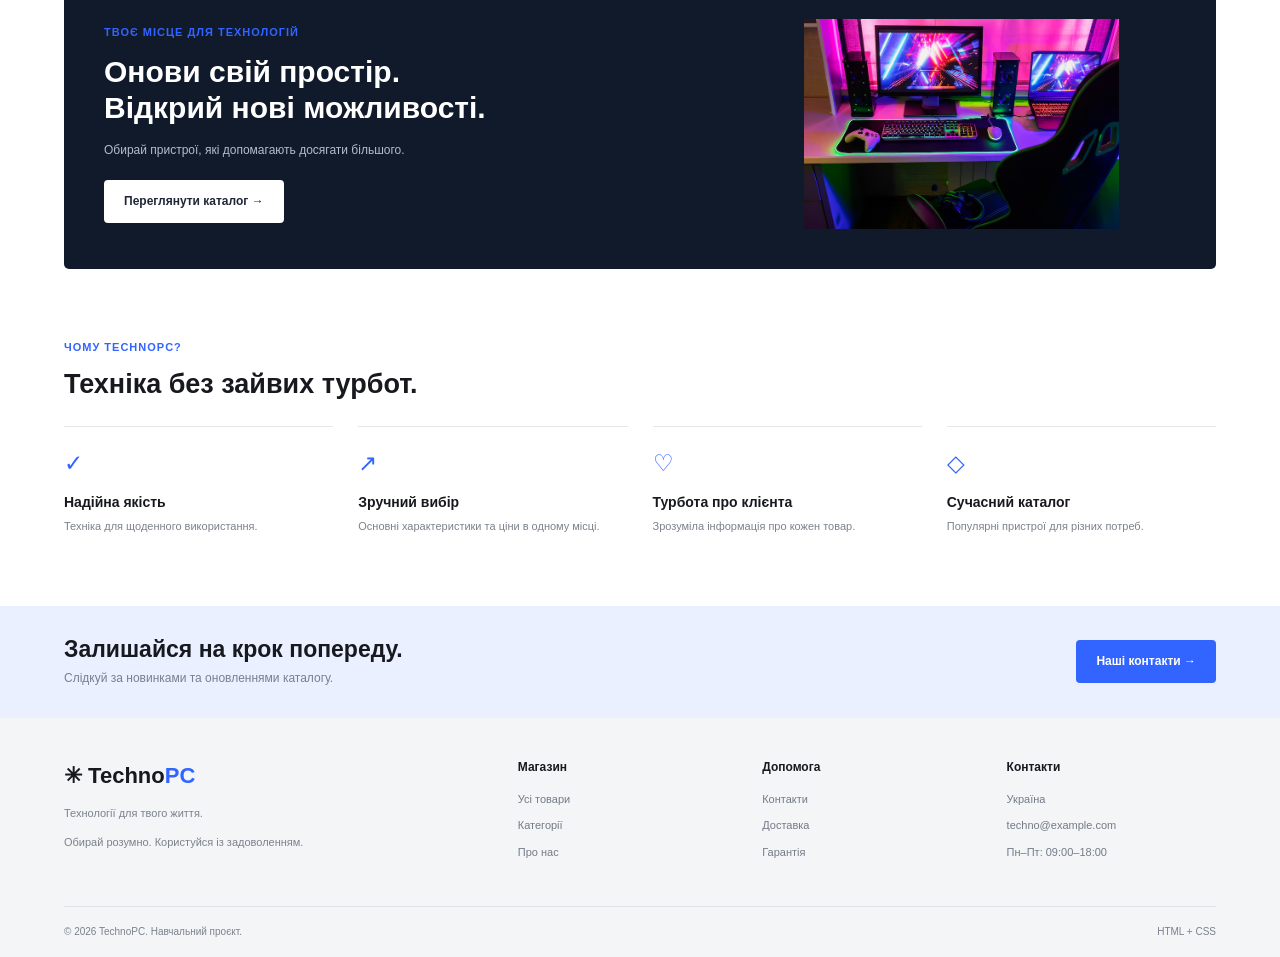
==== commit 7372632f: "changed code" ====
--- a/index.html
+++ b/index.html
@@ -7,11 +7,13 @@
     <title>TechnoPC — Магазин техніки</title>
     <link rel="stylesheet" href="style.css">
 
-    <script async src="https://www.googletagmanager.com/gtm.js?id=G-ZV0MK69DXJ"></script>
+    <!-- Google Analytics -->
+    <script async src="https://www.googletagmanager.com/gtag/js?id=G-ZV0MK69DXJ"></script>
     <script>
-  window.dataLayer = window.dataLayer || [];
-  function gtag(){dataLayer.push(arguments);}
-  gtag('js', new Date());
+        window.dataLayer = window.dataLayer || [];
+        function gtag(){dataLayer.push(arguments);}
+        gtag('js', new Date());
+        gtag('config', 'G-ZV0MK69DXJ');
     </script>
 </head>
 <body>
@@ -33,7 +35,6 @@
     </header>
 
     <main>
-
         <section class="hero container">
             <div class="hero-text">
                 <p class="small-title">ТЕХНІКА ДЛЯ ТВОГО ЖИТТЯ</p>
@@ -46,13 +47,11 @@
             </div>
 
             <div class="hero-image">
-    <div class="headphones">
-        <img src="images (8).jfif"
-             alt="Навушники SoundPro"
-             style="width: 100%; height: 100%; object-fit: contain;">
-    </div>
-    <p>TECHNOLOGY FOR EVERYDAY</p>
-</div>
+                <div class="headphones">
+                    <img src="images (8).jfif" alt="Навушники SoundPro">
+                </div>
+                <p>TECHNOLOGY FOR EVERYDAY</p>
+            </div>
         </section>
 
         <section class="advantages container">
@@ -73,42 +72,34 @@
             <div class="category-grid">
                 <a href="#products" class="category-card">
                     <div class="product-image laptop">
-        <img src="images (7).jfif"
-         alt="Ноутбук ProBook 15"
-         style="width:100%; height:100%; object-fit:contain;">
-</div>
+                        <img src="images (7).jfif" alt="Комп'ютери">
+                    </div>
                     <h3>Комп'ютери</h3>
-                    <p>Ноутбуки та ПK</p>
+                    <p>Ноутбуки та ПК</p>
                 </a>
 
                 <a href="#products" class="category-card">
                     <div class="product-image audio">
-    <img src="img_2742.jpg"
-         alt="Навушники SoundPro"
-         style="width:100%; height:100%; object-fit:contain;">
-</div>
+                        <img src="img_2742.jpg" alt="Аудіотехніка">
+                    </div>
                     <h3>Аудіо</h3>
                     <p>Навушники та колонки</p>
                 </a>
 
                 <a href="#products" class="category-card">
                     <div class="product-image watch">
-        <img src="prev-top-smart-pristroiv_1.jpg"
-         alt="Smart Watch X2"
-         style="width:100%; height:100%; object-fit:contain;">
-</div>
+                        <img src="prev-top-smart-pristroiv_1.jpg" alt="Гаджети">
+                    </div>
                     <h3>Гаджети</h3>
                     <p>Розумні пристрої</p>
                 </a>
 
                 <a href="#products" class="category-card">
                     <div class="product-image components">
-            <img src="Komplektuyushchie-dlya-PK.jpg"
-            alt="Комплектуючі"
-            style="width:100%; height:100%; object-fit:contain;">
-</div>
+                        <img src="Komplektuyushchie-dlya-PK.jpg" alt="Комплектуючі">
+                    </div>
                     <h3>Комплектуючі</h3>
-                    <p>Деталі для твого ПK</p>
+                    <p>Деталі для твого ПК</p>
                 </a>
             </div>
         </section>
@@ -128,11 +119,8 @@
                 <article class="product-card">
                     <div class="product-image laptop">
                         <span class="label">ПОПУЛЯРНЕ</span>
-                        <div class="product-image laptop">
-                <img src="461d7a5cf4084313a74f0fc20555a059.jpg"
-                alt="Ноутбук ProBook 15"
-                style="width: 100%; height: 100%; object-fit: contain;">
-</div>
+                        <img src="461d7a5cf4084313a74f0fc20555a059.jpg"
+                             alt="Ноутбук ProBook 15">
                     </div>
 
                     <p class="product-category">КОМП'ЮТЕРИ</p>
@@ -147,15 +135,12 @@
 
                 <article class="product-card">
                     <div class="product-image audio">
-                        <div class="product-image laptop">
-    <img src="besprovodnye-naushniki-hoco-w35-1.webp"
-         alt="Навушники SoundPro"
-         style="width: 100%; height: 100%; object-fit: contain;">
-</div>
+                        <img src="besprovodnye-naushniki-hoco-w35-1.webp"
+                             alt="Навушники SoundPro">
                     </div>
 
                     <p class="product-category">АУДІО</p>
-                    <h3>Навушники SoundPro</h3>
+                    <h3>  Навушники SoundPro</h3>
                     <p class="product-description">Bluetooth · Чистий звук</p>
 
                     <div class="product-bottom">
@@ -167,15 +152,12 @@
                 <article class="product-card">
                     <div class="product-image speaker">
                         <span class="label">НОВИНКА</span>
-                        <div class="product-image laptop">
-        <img src="slider0TBh39-desktop.webp"
-         alt="Ноутбук ProBook 15"
-         style="width: 100%; height: 100%; object-fit: contain;">
-</div>
+                        <img src="slider0TBh39-desktop.webp"
+                             alt="Колонка MiniBass">
                     </div>
 
                     <p class="product-category">АКСЕСУАРИ</p>
-                    <h3>Колонка MiniBass</h3>
+                    <h3>  Колонка MiniBass</h3>
                     <p class="product-description">Компактна · Бездротова</p>
 
                     <div class="product-bottom">
@@ -186,15 +168,12 @@
 
                 <article class="product-card">
                     <div class="product-image watch">
-                        <div class="product-image laptop">
-        <img src="666513948.jpg"
-         alt="Ноутбук ProBook 15"
-         style="width: 100%; height: 100%; object-fit: contain;">
-</div>
+                        <img src="666513948.jpg"
+                             alt="Smart Watch X2">
                     </div>
 
                     <p class="product-category">ГАДЖЕТИ</p>
-                    <h3>Smart Watch X2</h3>
+                    <h3>  Smart Watch X2</h3>
                     <p class="product-description">Сенсорний екран · Bluetooth</p>
 
                     <div class="product-bottom">
@@ -215,10 +194,9 @@
             </div>
 
             <div class="promo-icon">
-    <img src="high-angle-gaming-setup-with-computer_23-2149829138.avif"
-         alt="Комп'ютерна техніка"
-         style="width: 100%; height: 100%; object-fit: contain;">
-</div>
+                <img src="high-angle-gaming-setup-with-computer_23-2149829138.avif"
+                     alt="Комп'ютерна техніка">
+            </div>
         </section>
 
         <section class="container benefits" id="about">
@@ -266,7 +244,6 @@
                 <a href="#contacts" class="button">Наші контакти →</a>
             </div>
         </section>
-
     </main>
 
     <footer class="footer" id="contacts">
@@ -309,4 +286,4 @@
 
     <script src="script.js"></script>
 </body>
-</html>+</html>
--- a/style.css
+++ b/style.css
@@ -1125,3 +1125,101 @@
         font-size: 21px;
     }
 }
+
+
+/* ===== ИСПРАВЛЕННОЕ ОТОБРАЖЕНИЕ ИЗОБРАЖЕНИЙ ===== */
+
+/* Общие блоки изображений */
+.product-image {
+    width: 100%;
+    height: 190px;
+    display: flex;
+    justify-content: center;
+    align-items: center;
+    position: relative;
+    overflow: hidden;
+    padding: 12px;
+}
+
+/* Изображения товаров и категорий */
+.product-image img {
+    display: block;
+    width: 100%;
+    height: 100%;
+    max-width: 100%;
+    max-height: 100%;
+    object-fit: contain;
+    object-position: center;
+}
+
+/* Категории */
+.category-card .product-image {
+    height: 150px;
+    padding: 10px;
+    margin-bottom: 5px;
+}
+
+/* Дополнительный фон комплектующих */
+.components {
+    background-color: #e5eaf0;
+}
+
+/* Главное изображение в баннере */
+.hero-image {
+    padding: 20px;
+}
+
+.hero-image .headphones {
+    width: 80%;
+    max-width: 420px;
+    height: 230px;
+    display: flex;
+    justify-content: center;
+    align-items: center;
+}
+
+.hero-image .headphones img {
+    display: block;
+    width: 100%;
+    height: 100%;
+    object-fit: contain;
+    object-position: center;
+}
+
+/* Изображение в рекламном блоке */
+.promo-icon {
+    width: 40%;
+    height: 210px;
+    flex-shrink: 0;
+    display: flex;
+    justify-content: center;
+    align-items: center;
+}
+
+.promo-icon img {
+    display: block;
+    width: 100%;
+    height: 100%;
+    object-fit: contain;
+    object-position: center;
+}
+
+/* Телефоны */
+@media (max-width: 600px) {
+    .product-image {
+        height: 135px;
+    }
+
+    .category-card .product-image {
+        height: 135px;
+    }
+
+    .hero-image .headphones {
+        width: 90%;
+        height: 160px;
+    }
+
+    .promo-icon {
+        display: none;
+    }
+}
